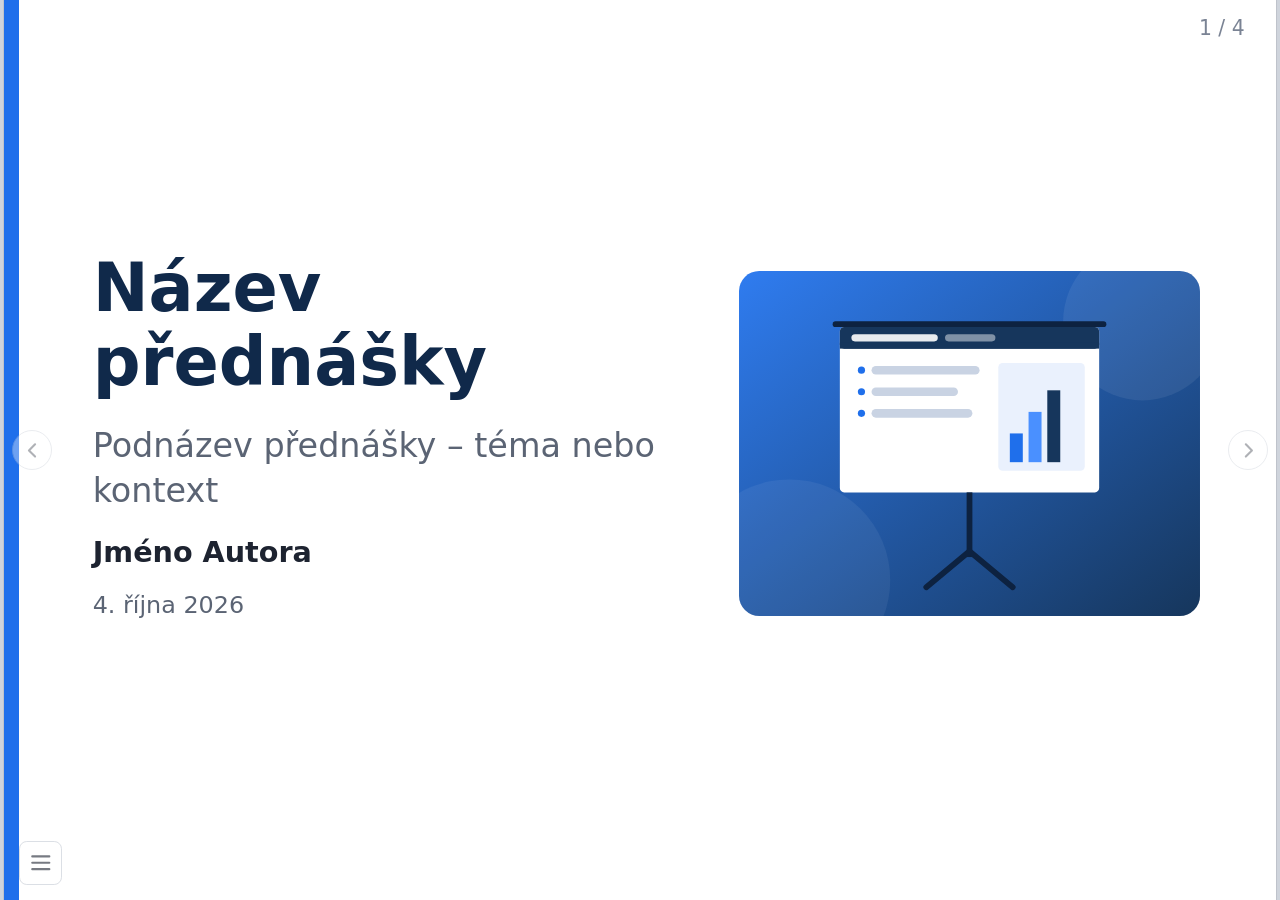
==== index.html @ 60cac3a2 "Init commit" ====
<!doctype html>
<html lang="cs">
<head>
  <meta charset="utf-8">
  <meta name="viewport" content="width=device-width, initial-scale=1">
  <title>Šablona přednášky</title>
  <link rel="stylesheet" href="template/css/base.css">
  <link rel="stylesheet" href="template/css/theme-light.css" id="theme-css">
</head>
<body>

<!--
  ZDROJOVÉ SNÍMKY
  Každý snímek je <section class="slide"> se dvěma částmi:
    <div class="present">  – prezentační část (A4 na šířku, promítá se)
    <div class="support">  – podpůrná část (A4 na výšku, komentář ke čtení)

  Atributy snímku:
    data-title="…"             – název snímku
    data-subtitle="…"          – podnázev snímku
    data-show-header="true"    – zobrazit název a podnázev v liště nahoře (jinak "false")

  Titulní snímek má navíc třídu "title-slide".
  Užitečné třídy obsahu: .bullets (odrážky), .fig (obrázek s popiskem), .split (dva sloupce),
  .note (zvýrazněná poznámka v podpůrné části).
-->
<main id="slides">

  <!-- 1) Titulní snímek -->
  <section class="slide title-slide" data-title="Úvod" data-show-header="false">
    <div class="present">
      <div class="title-layout">
        <div>
          <h1 class="t-title">Název přednášky</h1>
          <p class="t-subtitle">Podnázev přednášky – téma nebo kontext</p>
          <p class="t-author">Jméno Autora</p>
          <p class="t-date">4. října 2026</p>
        </div>
        <img class="t-image" src="img/titulni.svg" alt="Ilustrace promítacího plátna">
      </div>
    </div>
    <div class="support">
      <h2>Vítejte</h2>
      <p>Toto je podpůrná část titulního snímku. Slouží jako komentář ke čtení – můžete sem napsat
        úvod, cíle přednášky nebo doporučenou literaturu.</p>
      <h3>Jak šablonu ovládat</h3>
      <ul>
        <li><kbd>←</kbd> <kbd>→</kbd> – předchozí / další snímek</li>
        <li><kbd>↑</kbd> <kbd>↓</kbd> – plynulý posun podpůrné části</li>
        <li><kbd>M</kbd> – otevře a zavře menu (nebo tlačítko vlevo dole), <kbd>Esc</kbd> zavře menu</li>
      </ul>
      <p>Na obrazovce jsou také nenápadné šipky. Šipky vlevo a vpravo přepínají snímky. V podpůrné
        části jsou navíc šipky nahoru a dolů: po najetí myší se text pomalu posouvá, po kliknutí
        zůstane posun zapnutý (vypnete ho dalším kliknutím).</p>
      <p>V menu lze přepnout režim zobrazení (prezentační, podpůrný, kombinovaný), barevný režim
        a připravit prezentaci k tisku.</p>
      <div class="note">V kombinovaném režimu jsou obě části synchronizované: při přechodu na další
        snímek se podpůrná část posune na jeho začátek, při scrollování podpůrné části se přepíná
        prezentační snímek.</div>
    </div>
  </section>

  <!-- 2) Snímek s bodovým textem (s lištou) -->
  <section class="slide" data-title="Bodový text" data-subtitle="Ukázka odrážek" data-show-header="true">
    <div class="present">
      <ul class="bullets">
        <li>První hlavní myšlenka snímku</li>
        <li>Druhá myšlenka s doplňujícími body
          <ul>
            <li>podrobnost první</li>
            <li>podrobnost druhá</li>
          </ul>
        </li>
        <li>Třetí myšlenka – krátce a výstižně</li>
        <li>Shrnutí a přechod k dalšímu tématu</li>
      </ul>
    </div>
    <div class="support">
      <h2>Bodový text</h2>
      <p>Na promítaném snímku jsou jen stručné body. Podrobný výklad patří sem, do podpůrné části,
        kterou si posluchači mohou přečíst během přednášky nebo po ní.</p>
      <h3>První hlavní myšlenka</h3>
      <p>Lorem ipsum dolor sit amet, consectetur adipiscing elit. Integer vel arcu at sapien
        tincidunt facilisis. Curabitur ac sem non lectus porta dictum.</p>
      <h3>Druhá myšlenka</h3>
      <p>Vivamus euismod, nunc sit amet consequat aliquet, massa magna luctus mi, a pulvinar
        neque erat vitae ipsum. Doplňující body rozvádějí jednotlivé podrobnosti.</p>
      <h3>Třetí myšlenka</h3>
      <p>Nam fermentum, tortor at feugiat tempus, urna lectus luctus nisl, at sodales dui augue
        id lorem.</p>
    </div>
  </section>

  <!-- 3) Snímek s obrázkem (bez lišty) -->
  <section class="slide" data-title="Obrázek" data-subtitle="Schéma přes celý snímek" data-show-header="false">
    <div class="present">
      <figure class="fig">
        <img src="img/schema.svg" alt="Schéma: příprava, přednáška, opakování">
        <figcaption>Obr. 1 – Cyklus přípravy, přednášky a opakování</figcaption>
      </figure>
    </div>
    <div class="support">
      <h2>Snímek s obrázkem</h2>
      <p>Tento snímek nemá lištu s nadpisem (<code>data-show-header="false"</code>), obrázek proto
        může využít celou plochu. Číslo snímku zůstává vpravo nahoře.</p>
      <p>Obrázky ukládejte do složky <code>img/</code>. Obrázek ve třídě <code>.fig</code> se
        automaticky přizpůsobí velikosti snímku a zachová poměr stran.</p>
      <img src="img/schema.svg" alt="Schéma: příprava, přednáška, opakování">
      <p>Obrázek lze vložit i do podpůrné části – například ve vyšším rozlišení nebo s podrobným popisem.</p>
    </div>
  </section>

  <!-- 4) Snímek s textem a obrázkem (s lištou) -->
  <section class="slide" data-title="Text a obrázek" data-subtitle="Dva sloupce" data-show-header="true">
    <div class="present">
      <div class="split">
        <div>
          <h2>Účast roste</h2>
          <ul class="bullets">
            <li>Mírný pokles uprostřed semestru</li>
            <li>Nejvyšší účast v 5. týdnu</li>
            <li>Podpůrné texty pomáhají s opakováním</li>
          </ul>
        </div>
        <figure class="fig">
          <img src="img/graf.svg" alt="Sloupcový graf účasti v týdnech 1 až 5">
          <figcaption>Obr. 2 – Počet studentů na přednáškách</figcaption>
        </figure>
      </div>
    </div>
    <div class="support">
      <h2>Text a obrázek</h2>
      <p>Rozvržení <code>.split</code> rozdělí snímek na dva sloupce – vlevo text, vpravo obrázek
        (nebo naopak, podle pořadí prvků).</p>
      <p>Graf ukazuje počet studentů v prvních pěti týdnech semestru. Data jsou pouze ilustrační.</p>
      <ul>
        <li>1. týden: 80 studentů</li>
        <li>2. týden: 70 studentů</li>
        <li>3. týden: 60 studentů</li>
        <li>4. týden: 65 studentů</li>
        <li>5. týden: 85 studentů</li>
      </ul>
    </div>
  </section>

</main>

<!-- Zobrazení – plní js/app.js -->
<div id="app">
  <div id="present-pane" class="pane present-pane" aria-label="Prezentační část"></div>
  <div id="support-pane" class="pane support-pane">
    <div id="support-scroll" class="support-scroll" aria-label="Podpůrná část"></div>
  </div>
</div>

<!-- Menu (klávesa M) -->
<dialog id="menu" class="menu" aria-labelledby="menu-title">
  <div class="menu-head">
    <h2 id="menu-title">Menu</h2>
    <button type="button" class="icon-btn" data-action="close" aria-label="Zavřít menu">×</button>
  </div>
  <form id="menu-form" class="menu-body" onsubmit="return false">

    <fieldset>
      <legend>Režim zobrazení</legend>
      <div class="opt-row">
        <label class="opt"><input type="radio" name="viewMode" value="present"> Prezentační</label>
        <label class="opt"><input type="radio" name="viewMode" value="support"> Podpůrný</label>
        <label class="opt"><input type="radio" name="viewMode" value="combined"> Kombinovaný</label>
      </div>
    </fieldset>

    <fieldset data-requires="combined">
      <legend>Kombinovaný režim</legend>
      <div class="opt-row">
        <label class="opt"><input type="radio" name="combinedLayout" value="present-left"> Prezentace vlevo</label>
        <label class="opt"><input type="radio" name="combinedLayout" value="present-right"> Prezentace vpravo</label>
        <label class="opt"><input type="radio" name="combinedLayout" value="present-top"> Prezentace nahoře</label>
        <label class="opt"><input type="radio" name="combinedLayout" value="present-bottom"> Prezentace dole</label>
      </div>
      <label class="range">
        <span>Rozdělení okna (prezentační : podpůrná) <output for="split-ratio">50 : 50</output></span>
        <input type="range" id="split-ratio" name="splitRatio" min="10" max="90" step="1">
      </label>
      <label class="range">
        <span>Přepnout snímek, když další podpůrný snímek zabírá odspodu okna <output for="switch-threshold">25 %</output></span>
        <input type="range" id="switch-threshold" name="switchThreshold" min="0" max="100" step="1">
      </label>
    </fieldset>

    <fieldset>
      <legend>Vzhled</legend>
      <div class="opt-row">
        <label class="opt"><input type="radio" name="theme" value="light"> Světlý</label>
        <label class="opt"><input type="radio" name="theme" value="dark"> Tmavý</label>
        <label class="opt"><input type="radio" name="theme" value="contrast"> Vysoký kontrast</label>
      </div>
      <div class="opt-col" style="margin-top: 10px">
        <label class="opt"><input type="checkbox" name="showSlideNumbers"> Zobrazit číslo snímku a celkový počet</label>
        <label class="opt"><input type="checkbox" name="menuButtonOnAllSlides"> Tlačítko menu na každém snímku (jinak jen na prvním)</label>
        <label class="opt"><input type="checkbox" name="showNavArrows"> Zobrazit ovládací šipky na obrazovce</label>
      </div>
      <fieldset data-requires="nav">
        <legend>Umístění šipek</legend>
        <div class="opt-row">
          <label class="opt"><input type="radio" name="navArrowsPosition" value="sides"> Po stranách</label>
          <label class="opt"><input type="radio" name="navArrowsPosition" value="bottom-right"> Vpravo dole</label>
          <label class="opt"><input type="radio" name="navArrowsPosition" value="bottom-center"> Dole uprostřed</label>
        </div>
      </fieldset>
    </fieldset>

    <fieldset>
      <legend>Export pro tisk</legend>
      <div class="opt-row">
        <label class="opt"><input type="radio" name="exportWhat" value="present"> Prezentační část</label>
        <label class="opt"><input type="radio" name="exportWhat" value="support"> Podpůrná část</label>
        <label class="opt"><input type="radio" name="exportWhat" value="both"> Obojí</label>
      </div>

      <fieldset data-export="present">
        <legend>Prezentační snímky</legend>
        <div class="opt-row">
          <label class="opt"><input type="radio" name="exportPresentLayout" value="one"> Jeden na stránku (na šířku)</label>
          <label class="opt"><input type="radio" name="exportPresentLayout" value="two"> Dva na stránku (na výšku)</label>
        </div>
      </fieldset>

      <fieldset data-export="support both">
        <legend>Podpůrná část</legend>
        <div class="opt-row">
          <label class="opt"><input type="radio" name="exportSupportLayout" value="newpage"> Každý snímek na nové stránce</label>
          <label class="opt"><input type="radio" name="exportSupportLayout" value="continuous"> Plynule za sebou</label>
        </div>
      </fieldset>

      <fieldset data-export="both">
        <legend>Prezentační snímek pod podpůrnou částí</legend>
        <div class="opt-row">
          <label class="opt"><input type="radio" name="exportBothOrientation" value="landscape"> Na šířku (zmenšený)</label>
          <label class="opt"><input type="radio" name="exportBothOrientation" value="portrait"> Na výšku (otočený, celá stránka)</label>
        </div>
      </fieldset>

      <div class="menu-actions">
        <button type="button" class="btn" data-action="reset">Obnovit výchozí nastavení</button>
        <button type="button" class="btn primary" data-action="export">Exportovat pro tisk…</button>
      </div>
    </fieldset>

    <p class="menu-hint"><kbd>←</kbd> <kbd>→</kbd> snímky · <kbd>↑</kbd> <kbd>↓</kbd> posun podpůrné části ·
      <kbd>M</kbd> menu · <kbd>Esc</kbd> zavřít</p>
  </form>
</dialog>

<script src="template/js/settings.js"></script>
<script src="template/js/app.js"></script>
</body>
</html>
---- template/css/base.css ----
/*
 * Šablona přednáškových slidů – základní styly (rozvržení, snímky, menu).
 * Barvy se definují v souborech theme-*.css pomocí proměnných.
 *
 * Velikosti obsahu snímků jsou v jednotkách em, takže se škálují
 * spolu se snímkem (na obrazovce i v tisku).
 */

*, *::before, *::after { box-sizing: border-box; }

html, body { height: 100%; margin: 0; }

body {
  overflow: hidden;
  background: var(--bg);
  color: var(--fg);
  font-family: "Segoe UI", system-ui, -apple-system, Roboto, "Helvetica Neue", Arial, sans-serif;
}

#slides { display: none; } /* zdrojové snímky – zpracuje js/app.js */

/* ---------- Rozvržení režimů ---------- */

#app {
  position: fixed;
  inset: 0;
  display: flex;
  flex-direction: row;
}

.pane { position: relative; min-width: 0; min-height: 0; }

.present-pane {
  flex: 1 1 0;
  display: flex;
  align-items: center;
  justify-content: center;
  overflow: hidden;
  background: var(--pane-bg);
  container-type: size;
}

.support-pane { flex: 1 1 0; }

.support-scroll {
  position: absolute;
  inset: 0;
  overflow-y: auto;
  overscroll-behavior: contain;
  background: var(--support-pane-bg);
  container-type: inline-size;
}

.mode-present .support-pane { display: none; }
.mode-support .present-pane { display: none; }

.mode-combined .present-pane { flex: 0 0 var(--split, 50%); }
.mode-combined.layout-present-right #app { flex-direction: row-reverse; }
.mode-combined.layout-present-top #app { flex-direction: column; }
.mode-combined.layout-present-bottom #app { flex-direction: column-reverse; }

.mode-combined.layout-present-left .present-pane { border-right: 1px solid var(--border); }
.mode-combined.layout-present-right .present-pane { border-left: 1px solid var(--border); }
.mode-combined.layout-present-top .present-pane { border-bottom: 1px solid var(--border); }
.mode-combined.layout-present-bottom .present-pane { border-top: 1px solid var(--border); }

/* ---------- Prezentační snímek (A4 na šířku) ---------- */

.p-slide {
  --sw: min(100cqw, 100cqh * 297 / 210); /* šířka snímku */
  --bar-h: calc(var(--sw) * 0.045);       /* výška lišty s nadpisem */
  position: relative;
  display: none;
  flex-direction: column;
  width: var(--sw);
  height: calc(var(--sw) * 210 / 297);
  overflow: hidden;
  background: var(--slide-bg);
  color: var(--slide-fg);
  font-size: calc(var(--sw) / 40);
  line-height: 1.35;
  box-shadow: 0 0 0 1px var(--slide-edge);
}

.p-slide.active { display: flex; }

.p-header {
  flex: 0 0 auto;
  display: flex;
  align-items: center;
  gap: 0.9em;
  height: var(--bar-h);
  padding: 0 calc(var(--sw) * 0.09) 0 calc(var(--sw) * 0.025);
  background: var(--bar-bg);
  color: var(--bar-fg);
  border-bottom: 1px solid var(--bar-line);
  font-size: calc(var(--sw) * 0.019);
  white-space: nowrap;
  overflow: hidden;
}

.p-header .h-title { font-weight: 600; overflow: hidden; text-overflow: ellipsis; }
.p-header .h-sub { color: var(--bar-sub); font-size: 0.9em; overflow: hidden; text-overflow: ellipsis; }

.p-number {
  position: absolute;
  top: 0;
  right: 0;
  display: flex;
  align-items: center;
  height: var(--bar-h);
  padding: 0 calc(var(--sw) * 0.025);
  color: var(--number-fg);
  font-size: calc(var(--sw) * 0.016);
  font-variant-numeric: tabular-nums;
}

.p-slide.has-header .p-number { color: var(--bar-sub); }
.hide-numbers .p-number { display: none; }

.p-body {
  flex: 1 1 auto;
  min-height: 0;
  display: flex;
  flex-direction: column;
  padding: 1.1em 1.6em 1.5em;
}

.p-slide:not(.has-header) .p-body { padding-top: max(1.4em, var(--bar-h)); }

/* ---------- Tlačítko menu ---------- */

.menu-btn {
  position: absolute;
  display: none;
  place-items: center;
  padding: 0;
  border: 1px solid var(--btn-border);
  border-radius: 18%;
  background: var(--btn-bg);
  color: var(--btn-fg);
  cursor: pointer;
  opacity: 0.6;
  transition: opacity 0.15s;
}

.menu-btn:hover, .menu-btn:focus-visible { opacity: 1; }
.menu-btn:focus-visible { outline: 2px solid var(--focus); outline-offset: 2px; }
.menu-btn svg { width: 62%; height: 62%; }

.is-first .menu-btn, .menu-btn-all .menu-btn { display: grid; }

.p-slide .menu-btn {
  left: calc(var(--sw) * 0.012);
  bottom: calc(var(--sw) * 0.012);
  width: calc(var(--sw) * 0.034);
  height: calc(var(--sw) * 0.034);
}

.s-page .menu-btn { left: 1.2em; bottom: 1.2em; width: 2em; height: 2em; }

/* ---------- Ovládací šipky na obrazovce ---------- */

.nav {
  --nav-size: 40px;
  position: absolute;
  inset: 0;
  z-index: 5;
  pointer-events: none;
}

.hide-nav .nav { display: none; }

.nav-btn {
  position: absolute;
  display: grid;
  place-items: center;
  width: var(--nav-size);
  height: var(--nav-size);
  padding: 0;
  border: 1px solid var(--btn-border);
  border-radius: 50%;
  background: var(--btn-bg);
  color: var(--btn-fg);
  opacity: 0.35;
  cursor: pointer;
  pointer-events: auto;
  transition: opacity 0.15s, background-color 0.15s;
}

.nav-btn svg { width: 55%; height: 55%; }
.nav-btn:hover, .nav-btn:focus-visible { opacity: 0.9; }
.nav-btn:focus-visible { outline: 2px solid var(--focus); outline-offset: 2px; }
.nav-btn.latched { opacity: 1; border-color: var(--accent); background: var(--accent); color: var(--accent-fg); }

/* po stranách: ‹ › svisle uprostřed, ˄ ˅ nahoře a dole uprostřed */
.nav-pos-sides .nav-btn[data-nav="prev"] { left: 12px; top: 50%; transform: translateY(-50%); }
.nav-pos-sides .nav-btn[data-nav="next"] { right: 12px; top: 50%; transform: translateY(-50%); }
.nav-pos-sides .nav-btn[data-nav="up"] { top: 12px; left: 50%; transform: translateX(-50%); }
.nav-pos-sides .nav-btn[data-nav="down"] { bottom: 12px; left: 50%; transform: translateX(-50%); }
.nav-pos-sides .support-pane .nav-btn[data-nav="next"] { right: 24px; } /* mimo posuvník */

/* skupina šipek vpravo dole / dole uprostřed */
.nav-pos-bottom-right .nav, .nav-pos-bottom-center .nav {
  inset: auto 16px 16px auto;
  display: grid;
  grid-template-areas: ". up ." "prev down next";
  gap: 6px;
}

.nav-pos-bottom-right .support-pane .nav { right: 28px; }
.nav-pos-bottom-center .nav { right: auto; left: 50%; transform: translateX(-50%); }
.nav-pos-bottom-right .present-pane .nav, .nav-pos-bottom-center .present-pane .nav { grid-template-areas: "prev next"; }

.nav-pos-bottom-right .nav-btn, .nav-pos-bottom-center .nav-btn { position: static; }
.nav-btn[data-nav="prev"] { grid-area: prev; }
.nav-btn[data-nav="next"] { grid-area: next; }
.nav-btn[data-nav="up"] { grid-area: up; }
.nav-btn[data-nav="down"] { grid-area: down; }

/* ---------- Podpůrná část (A4 na výšku) ---------- */

.s-page {
  --pw: 100cqw; /* šířka stránky */
  position: relative;
  width: var(--pw);
  min-height: calc(var(--pw) * 297 / 210);
  padding: 2.4em 3em 4.5em;
  background: var(--support-bg);
  color: var(--support-fg);
  font-size: calc(var(--pw) / 50);
  line-height: 1.6;
}

.s-page + .s-page { border-top: 1px dashed var(--support-sep); }

.s-label {
  margin-bottom: 1.4em;
  color: var(--muted);
  font-size: 0.72em;
  letter-spacing: 0.06em;
  text-transform: uppercase;
}

.s-body > :first-child { margin-top: 0; }
.s-body h2 { font-size: 1.45em; line-height: 1.25; margin: 0 0 0.6em; color: var(--title-fg); }
.s-body h3 { font-size: 1.1em; margin: 1.4em 0 0.4em; }
.s-body p { margin: 0 0 0.9em; }
.s-body ul, .s-body ol { margin: 0 0 0.9em; padding-left: 1.4em; }
.s-body li { margin: 0.25em 0; }
.s-body img { max-width: 100%; height: auto; }

.note {
  margin: 1.2em 0;
  padding: 0.7em 1em;
  border-left: 0.25em solid var(--accent);
  background: var(--note-bg);
}

kbd, code {
  padding: 0.05em 0.35em;
  border: 1px solid var(--border);
  border-radius: 0.25em;
  background: var(--code-bg);
  font-family: ui-monospace, "Cascadia Code", Consolas, monospace;
  font-size: 0.88em;
}

/* ---------- Obsah prezentačních snímků ---------- */

.p-body h2 { margin: 0 0 0.6em; font-size: 1.5em; line-height: 1.15; color: var(--title-fg); }
.p-body p { margin: 0 0 0.6em; }

.bullets { margin: 0; padding-left: 1.2em; }
.bullets li { margin: 0.4em 0; }
.bullets li::marker { color: var(--accent); }
.bullets ul { margin: 0.2em 0 0; padding-left: 1.1em; font-size: 0.82em; }
.bullets ul li { margin: 0.2em 0; }

.fig {
  flex: 1 1 auto;
  min-height: 0;
  display: flex;
  flex-direction: column;
  align-items: center;
  gap: 0.4em;
  margin: 0;
}

.fig img { flex: 1 1 0; min-height: 0; width: 100%; object-fit: contain; }
.fig figcaption { color: var(--muted); font-size: 0.6em; text-align: center; }

.split {
  flex: 1 1 auto;
  min-height: 0;
  display: grid;
  grid-template-columns: 1fr 1fr;
  grid-template-rows: minmax(0, 1fr);
  gap: 1.4em;
  align-items: center;
}

.split .fig { height: 100%; }

/* Titulní snímek */
.p-slide.title-slide::before {
  content: "";
  position: absolute;
  top: 0;
  bottom: 0;
  left: 0;
  width: calc(var(--sw) * 0.012);
  background: var(--accent);
}

.p-slide.title-slide .p-body { padding: 0; }

.title-layout {
  flex: 1 1 auto;
  min-height: 0;
  display: grid;
  grid-template-columns: 1.3fr 1fr;
  grid-template-rows: minmax(0, 1fr);
  align-items: center;
  gap: 1.5em;
  padding: 2.2em 2.4em 2.6em 2.8em;
}

.title-layout .t-image { width: 100%; height: 100%; min-height: 0; object-fit: contain; }
.t-title { margin: 0 0 0.35em; font-size: 2.1em; line-height: 1.1; color: var(--title-fg); }
.t-subtitle { margin: 0 0 1.8em; font-size: 1.05em; color: var(--muted); }
.t-author { margin: 0; font-size: 0.9em; font-weight: 600; }
.t-date { margin: 0.2em 0 0; font-size: 0.75em; color: var(--muted); }

/* ---------- Menu (modální okno) ---------- */

.menu {
  width: min(640px, calc(100vw - 32px));
  max-height: calc(100vh - 32px);
  padding: 0;
  border: 1px solid var(--border);
  border-radius: 12px;
  background: var(--menu-bg);
  color: var(--menu-fg);
  box-shadow: 0 20px 60px rgba(0, 0, 0, 0.35);
  font-size: 15px;
  line-height: 1.4;
}

.menu[open] { display: flex; flex-direction: column; }
.menu::backdrop { background: rgba(0, 0, 0, 0.45); }

.menu-head {
  display: flex;
  align-items: center;
  justify-content: space-between;
  padding: 12px 16px 12px 20px;
  border-bottom: 1px solid var(--border);
}

.menu-head h2 { margin: 0; font-size: 18px; }

.menu-body { padding: 4px 20px 18px; overflow-y: auto; }

.menu fieldset {
  margin: 14px 0 0;
  padding: 10px 14px 14px;
  border: 1px solid var(--border);
  border-radius: 8px;
}

.menu legend { padding: 0 6px; font-weight: 600; }

.menu fieldset fieldset {
  margin: 10px 0 0;
  padding: 0;
  border: 0;
  border-radius: 0;
}

.menu fieldset fieldset legend { padding: 0; margin-bottom: 4px; font-weight: 500; font-size: 13px; color: var(--muted); }
.menu fieldset:disabled { opacity: 0.45; }

.opt-row { display: flex; flex-wrap: wrap; gap: 6px 18px; }
.opt-col { display: flex; flex-direction: column; gap: 6px; }
.opt { display: inline-flex; align-items: center; gap: 7px; cursor: pointer; }
.opt input { margin: 0; accent-color: var(--accent); }

.range { display: block; margin-top: 12px; }
.range span { display: flex; justify-content: space-between; gap: 12px; font-size: 14px; }
.range output { font-variant-numeric: tabular-nums; font-weight: 600; }
.range input { width: 100%; margin: 6px 0 0; accent-color: var(--accent); }

.btn, .icon-btn {
  border: 1px solid var(--btn-border);
  border-radius: 8px;
  background: var(--btn-bg);
  color: var(--btn-fg);
  font: inherit;
  cursor: pointer;
}

.btn { padding: 7px 14px; }
.btn.primary { border-color: var(--accent); background: var(--accent); color: var(--accent-fg); }
.icon-btn { width: 34px; height: 34px; font-size: 20px; line-height: 1; }
.btn:focus-visible, .icon-btn:focus-visible, .opt input:focus-visible, .range input:focus-visible {
  outline: 2px solid var(--focus);
  outline-offset: 2px;
}

.menu-actions { display: flex; flex-wrap: wrap; gap: 10px; justify-content: space-between; align-items: center; margin-top: 14px; }
.menu-hint { margin: 14px 0 0; color: var(--muted); font-size: 13px; }
.menu-hint kbd { font-size: 12px; }
---- template/css/theme-light.css ----
/* Světlý režim */
:root {
  color-scheme: light;

  --bg: #eef0f3;
  --fg: #1d2330;
  --border: #d3d9e2;
  --focus: #1f6feb;

  --accent: #1f6feb;
  --accent-fg: #ffffff;
  --muted: #5b6474;

  /* prezentační část */
  --pane-bg: #cfd4dc;
  --slide-bg: #ffffff;
  --slide-fg: #1d2330;
  --slide-edge: rgba(0, 0, 0, 0.08);
  --title-fg: #10294a;
  --bar-bg: #16365c;
  --bar-fg: #ffffff;
  --bar-sub: rgba(255, 255, 255, 0.62);
  --bar-line: transparent;
  --number-fg: #7a8394;

  /* podpůrná část */
  --support-pane-bg: #e4e7ec;
  --support-bg: #fcfcfa;
  --support-fg: #262b35;
  --support-sep: #c4cad4;
  --note-bg: #eef4ff;
  --code-bg: #f1f3f6;

  /* menu a tlačítka */
  --menu-bg: #ffffff;
  --menu-fg: #1d2330;
  --btn-bg: #ffffff;
  --btn-fg: #1d2330;
  --btn-border: #c4cad4;
}
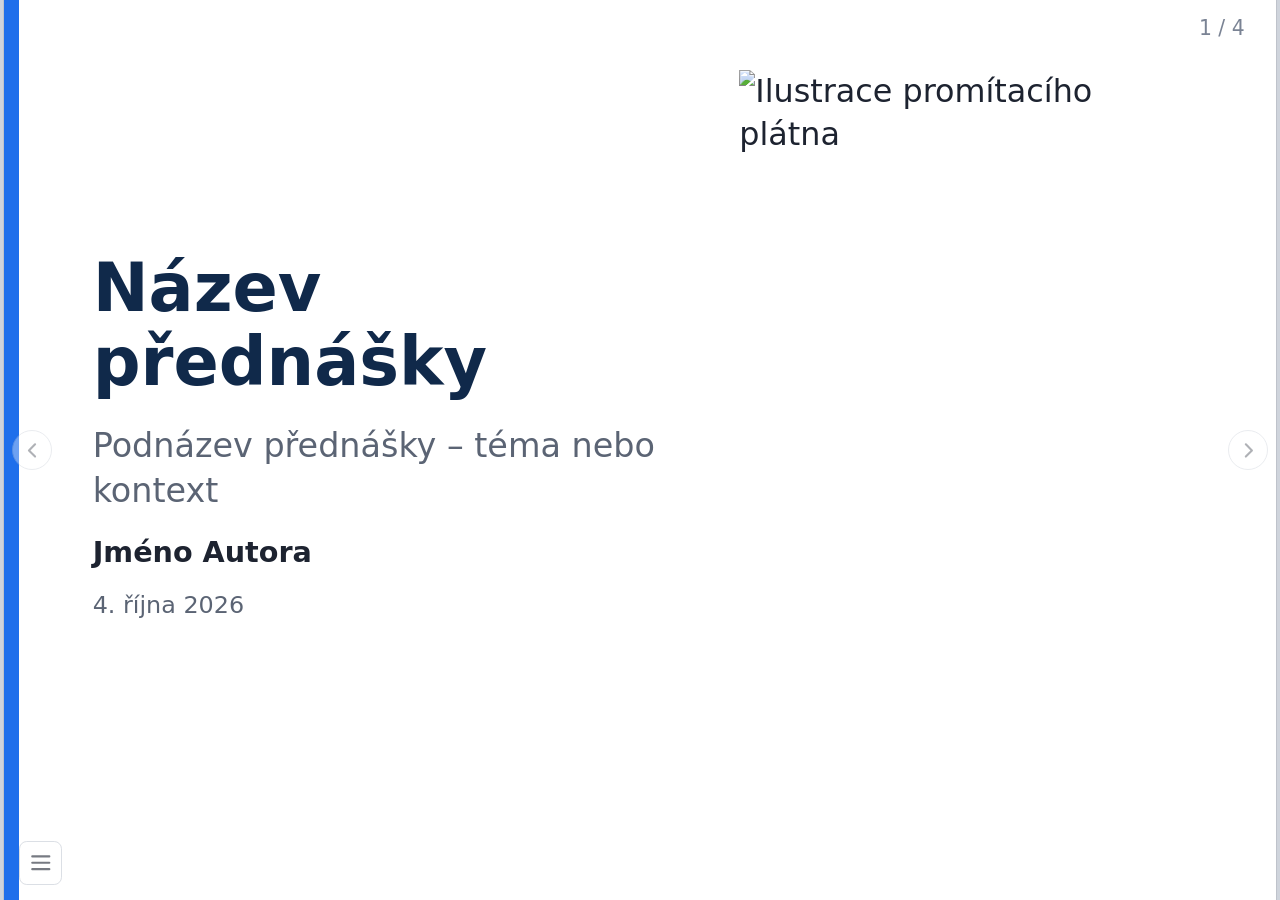
==== commit cd756a11: "Speaker regime" ====
--- a/index.html
+++ b/index.html
@@ -167,11 +167,12 @@
         <label class="opt"><input type="radio" name="viewMode" value="present"> Prezentační</label>
         <label class="opt"><input type="radio" name="viewMode" value="support"> Podpůrný</label>
         <label class="opt"><input type="radio" name="viewMode" value="combined"> Kombinovaný</label>
-      </div>
-    </fieldset>
-
-    <fieldset data-requires="combined">
-      <legend>Kombinovaný režim</legend>
+        <label class="opt"><input type="radio" name="viewMode" value="speaker"> Řečnický</label>
+      </div>
+    </fieldset>
+
+    <fieldset data-requires="combined speaker">
+      <legend>Kombinovaný a řečnický režim</legend>
       <div class="opt-row">
         <label class="opt"><input type="radio" name="combinedLayout" value="present-left"> Prezentace vlevo</label>
         <label class="opt"><input type="radio" name="combinedLayout" value="present-right"> Prezentace vpravo</label>
@@ -188,6 +189,18 @@
       </label>
     </fieldset>
 
+    <fieldset data-requires="speaker">
+      <legend>Řečnický pohled</legend>
+      <div class="opt-col">
+        <label class="opt"><input type="checkbox" name="showTimer"> Zobrazit časomíru</label>
+        <label class="opt">Délka přednášky <input type="number" name="timerMinutes" min="1" max="600" step="1"> min</label>
+      </div>
+      <div class="menu-actions">
+        <span class="menu-hint" style="margin: 0">Prezentace se otevře v samostatném okně – přetáhněte ho na projektor (dvojklik = celá obrazovka).</span>
+        <button type="button" class="btn" data-action="open-audience">Otevřít okno pro projektor</button>
+      </div>
+    </fieldset>
+
     <fieldset>
       <legend>Vzhled</legend>
       <div class="opt-row">
--- a/template/css/base.css
+++ b/template/css/base.css
@@ -54,15 +54,16 @@
 .mode-present .support-pane { display: none; }
 .mode-support .present-pane { display: none; }
 
-.mode-combined .present-pane { flex: 0 0 var(--split, 50%); }
-.mode-combined.layout-present-right #app { flex-direction: row-reverse; }
-.mode-combined.layout-present-top #app { flex-direction: column; }
-.mode-combined.layout-present-bottom #app { flex-direction: column-reverse; }
-
-.mode-combined.layout-present-left .present-pane { border-right: 1px solid var(--border); }
-.mode-combined.layout-present-right .present-pane { border-left: 1px solid var(--border); }
-.mode-combined.layout-present-top .present-pane { border-bottom: 1px solid var(--border); }
-.mode-combined.layout-present-bottom .present-pane { border-top: 1px solid var(--border); }
+/* kombinovaný a řečnický režim sdílejí rozvržení */
+.mode-combined .present-pane, .mode-speaker .present-pane { flex: 0 0 var(--split, 50%); }
+.mode-combined.layout-present-right #app, .mode-speaker.layout-present-right #app { flex-direction: row-reverse; }
+.mode-combined.layout-present-top #app, .mode-speaker.layout-present-top #app { flex-direction: column; }
+.mode-combined.layout-present-bottom #app, .mode-speaker.layout-present-bottom #app { flex-direction: column-reverse; }
+
+.mode-combined.layout-present-left .present-pane, .mode-speaker.layout-present-left .present-pane { border-right: 1px solid var(--border); }
+.mode-combined.layout-present-right .present-pane, .mode-speaker.layout-present-right .present-pane { border-left: 1px solid var(--border); }
+.mode-combined.layout-present-top .present-pane, .mode-speaker.layout-present-top .present-pane { border-bottom: 1px solid var(--border); }
+.mode-combined.layout-present-bottom .present-pane, .mode-speaker.layout-present-bottom .present-pane { border-top: 1px solid var(--border); }
 
 /* ---------- Prezentační snímek (A4 na šířku) ---------- */
 
@@ -128,6 +129,68 @@
 
 .p-slide:not(.has-header) .p-body { padding-top: max(1.4em, var(--bar-h)); }
 
+/* ---------- Řečnický pohled ---------- */
+
+/* Aktuální snímek nahoře, pod ním zmenšený další snímek a časomíra. */
+.mode-speaker .present-pane { flex-direction: column; gap: 2.5cqh; }
+.mode-speaker #present-pane > .p-slide { --sw: min(96cqw, 58cqh * 297 / 210); }
+
+.speaker-bar { display: none; }
+
+.mode-speaker .speaker-bar {
+  order: 1;
+  display: grid;
+  grid-template-columns: 1fr 1fr;
+  gap: 2cqw;
+  width: min(96cqw, 58cqh * 297 / 210);
+  height: 34cqh;
+  font-size: 13px;
+}
+
+.sp-next { display: flex; flex-direction: column; gap: 6px; min-width: 0; min-height: 0; }
+.sp-head { display: flex; align-items: center; gap: 10px; color: var(--muted); white-space: nowrap; }
+.sp-status { margin-left: auto; }
+.sp-head .btn { margin-left: auto; padding: 2px 10px; font-size: 12px; }
+.sp-head .btn[hidden] { display: none; }
+
+.sp-frame {
+  flex: 1 1 0;
+  min-height: 0;
+  display: flex;
+  align-items: center;
+  justify-content: center;
+  container-type: size;
+}
+
+.sp-end { margin: 0; color: var(--muted); }
+
+.sp-timer {
+  display: flex;
+  flex-direction: column;
+  align-items: center;
+  justify-content: center;
+  gap: 2cqh;
+  min-height: 0;
+  padding: 8px;
+  border: 1px solid var(--border);
+  border-radius: 10px;
+  background: var(--slide-bg);
+  color: var(--slide-fg);
+  container-type: size;
+}
+
+.hide-timer .sp-timer { visibility: hidden; }
+.sp-time { display: flex; align-items: baseline; gap: 0.6em; font-variant-numeric: tabular-nums; }
+.sp-cap { color: var(--muted); font-size: 12px; }
+.sp-elapsed { color: var(--muted); font-size: min(12cqh, 7cqw); }
+.sp-remaining { font-size: min(26cqh, 15cqw); font-weight: 600; line-height: 1.05; }
+.sp-timer.over .sp-remaining { color: var(--timer-over, #d0342c); }
+.sp-controls { display: flex; gap: 8px; }
+.sp-controls .btn { padding: 4px 12px; font-size: 13px; }
+
+/* Okno pro projektor: bez tlačítka menu */
+.role-audience .menu-btn { display: none !important; }
+
 /* ---------- Tlačítko menu ---------- */
 
 .menu-btn {
@@ -387,6 +450,16 @@
 .opt input { margin: 0; accent-color: var(--accent); }
 
 .range { display: block; margin-top: 12px; }
+
+.menu input[type="number"] {
+  width: 5em;
+  padding: 3px 6px;
+  border: 1px solid var(--btn-border);
+  border-radius: 6px;
+  background: var(--btn-bg);
+  color: var(--btn-fg);
+  font: inherit;
+}
 .range span { display: flex; justify-content: space-between; gap: 12px; font-size: 14px; }
 .range output { font-variant-numeric: tabular-nums; font-weight: 600; }
 .range input { width: 100%; margin: 6px 0 0; accent-color: var(--accent); }
